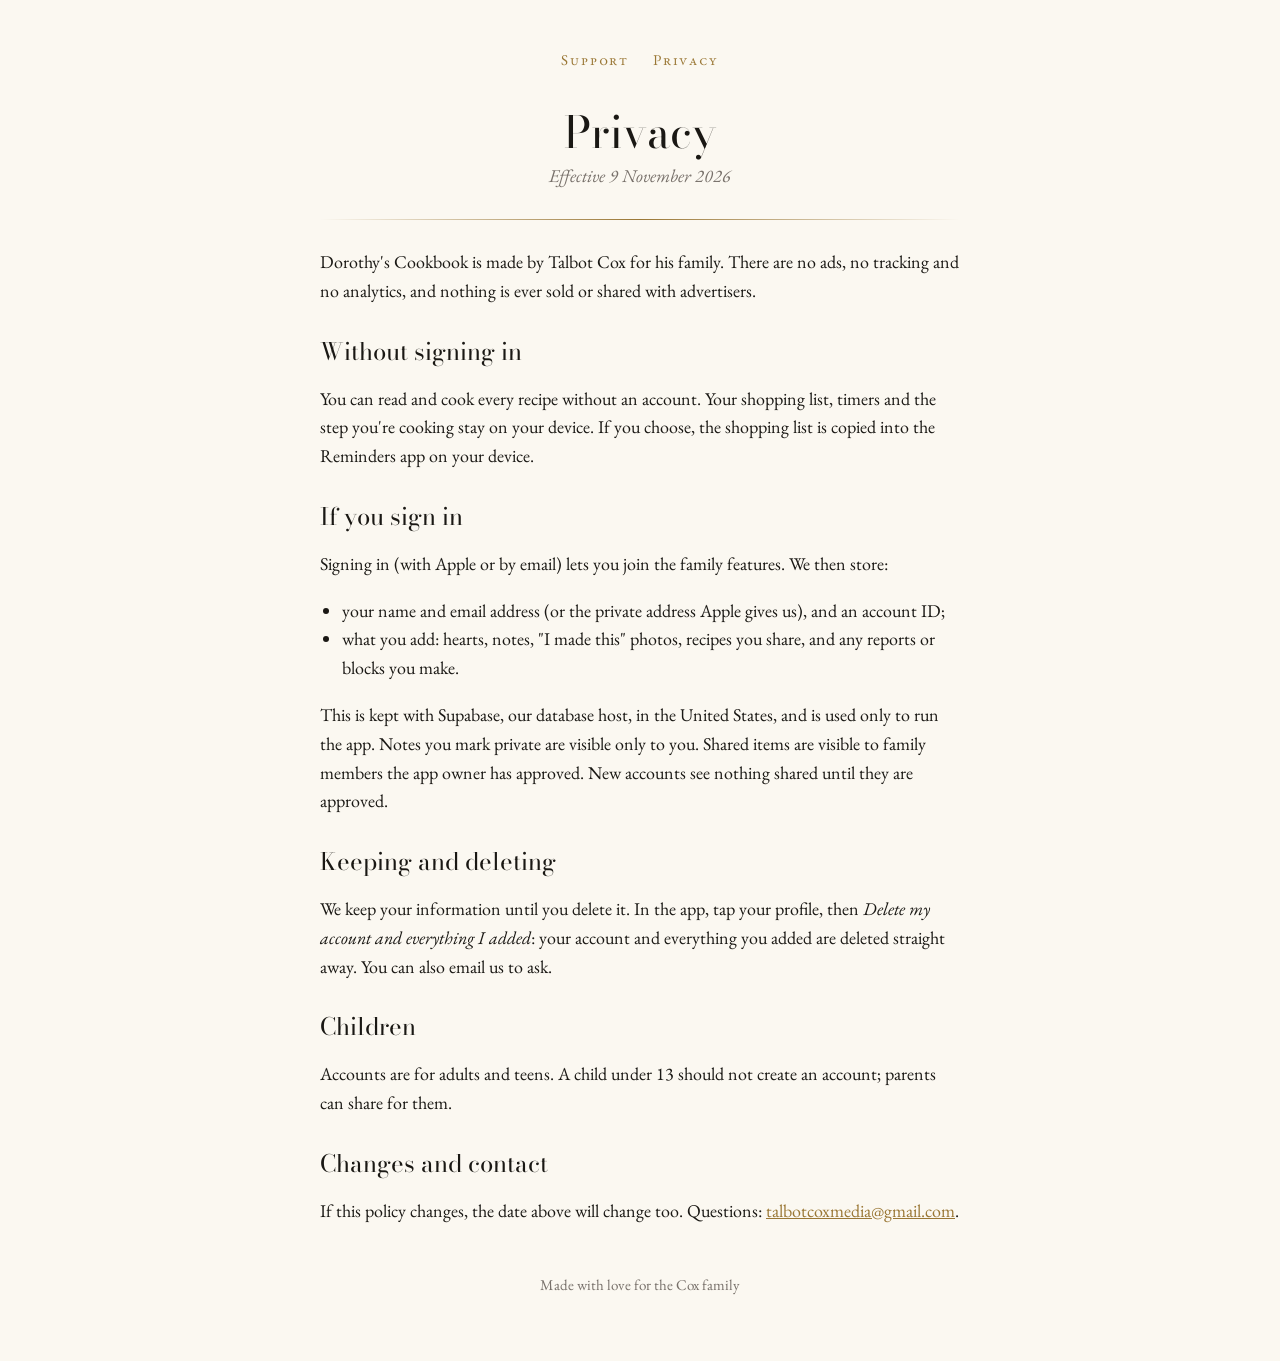
==== privacy.html @ 67b91efb "Support and privacy pages for Dorothy's Cookbook Co-Authored-By: Claude Opus 5.5 <noreply@anthropic." ====
<!doctype html><html lang="en"><head><meta charset="utf-8"><meta name="viewport" content="width=device-width,initial-scale=1"><link rel="preconnect" href="https://fonts.googleapis.com"><link href="https://fonts.googleapis.com/css2?family=Bodoni+Moda&family=EB+Garamond:ital@0;1&display=swap" rel="stylesheet"><link rel="stylesheet" href="style.css"><title>Dorothy's Cookbook · Privacy</title></head><body><main><nav><a href="./">Support</a><a href="privacy.html">Privacy</a></nav>
<h1>Privacy</h1><p class="sub">Effective 9 November 2026</p><hr>
<p>Dorothy's Cookbook is made by Talbot Cox for his family. There are no ads, no tracking and no analytics, and nothing is ever sold or shared with advertisers.</p>
<h2>Without signing in</h2>
<p>You can read and cook every recipe without an account. Your shopping list, timers and the step you're cooking stay on your device. If you choose, the shopping list is copied into the Reminders app on your device.</p>
<h2>If you sign in</h2>
<p>Signing in (with Apple or by email) lets you join the family features. We then store:</p>
<ul><li>your name and email address (or the private address Apple gives us), and an account ID;</li>
<li>what you add: hearts, notes, "I made this" photos, recipes you share, and any reports or blocks you make.</li></ul>
<p>This is kept with Supabase, our database host, in the United States, and is used only to run the app. Notes you mark private are visible only to you. Shared items are visible to family members the app owner has approved. New accounts see nothing shared until they are approved.</p>
<h2>Keeping and deleting</h2>
<p>We keep your information until you delete it. In the app, tap your profile, then <em>Delete my account and everything I added</em>: your account and everything you added are deleted straight away. You can also email us to ask.</p>
<h2>Children</h2>
<p>Accounts are for adults and teens. A child under 13 should not create an account; parents can share for them.</p>
<h2>Changes and contact</h2>
<p>If this policy changes, the date above will change too. Questions: <a href="mailto:talbotcoxmedia@gmail.com">talbotcoxmedia@gmail.com</a>.</p>
<footer>Made with love for the Cox family</footer></main></body></html>
---- style.css ----
:root{--paper:#FBF8F1;--ink:#1A1814;--stone:#77706A;--gold:#9A7735;--rule:#E3D4AE}
*{box-sizing:border-box}
body{margin:0;background:var(--paper);color:var(--ink);font:18px/1.6 "EB Garamond",Georgia,serif}
main{max-width:680px;margin:0 auto;padding:48px 20px 64px}
h1{font:400 44px/1.1 "Bodoni Moda",Didot,Georgia,serif;margin:0 0 6px;text-align:center}
.sub{text-align:center;color:var(--stone);font-style:italic;margin:0}
hr{border:0;height:1px;background:linear-gradient(90deg,transparent,var(--gold),transparent);margin:28px 0}
h2{font:400 24px/1.2 "Bodoni Moda",Didot,Georgia,serif;margin:32px 0 6px}
a{color:var(--gold)}
nav{text-align:center;font-variant:small-caps;letter-spacing:.12em;font-size:15px;margin-bottom:36px}
nav a{margin:0 12px;text-decoration:none}
ul{padding-left:22px}
footer{color:var(--stone);text-align:center;font-size:15px;margin-top:48px}
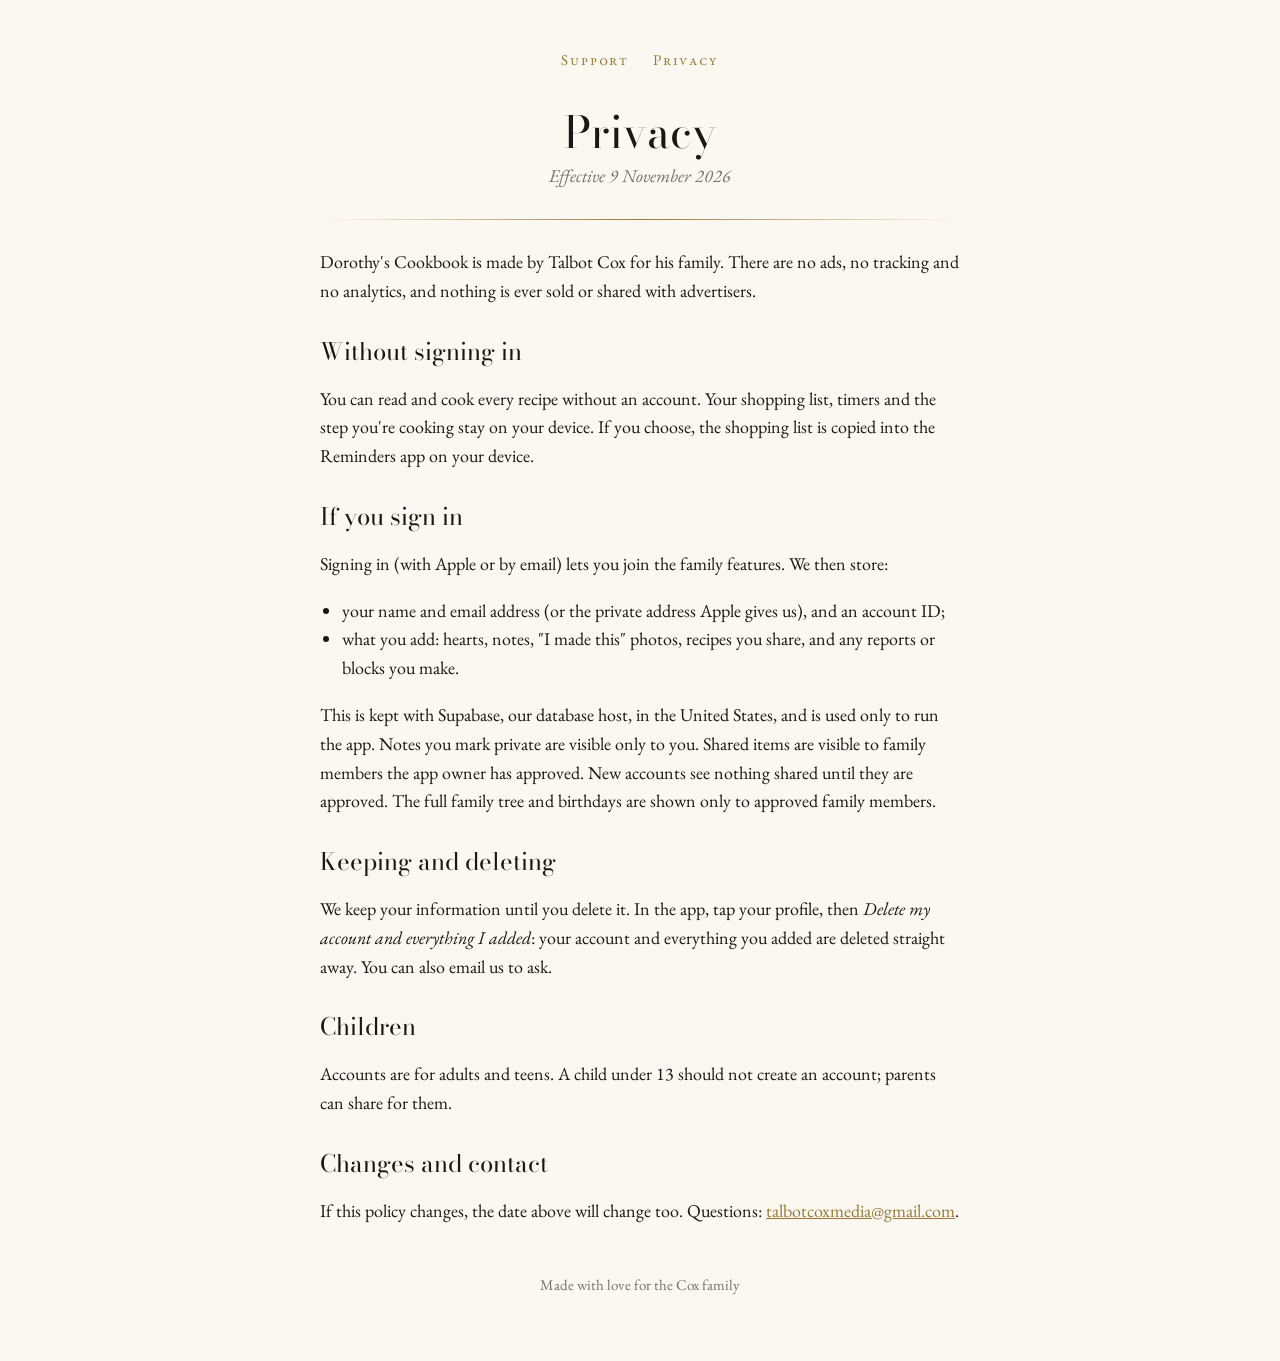
==== commit b3b06b01: "Privacy: full family tree and birthdays are for approved family only" ====
--- a/privacy.html
+++ b/privacy.html
@@ -7,7 +7,7 @@
 <p>Signing in (with Apple or by email) lets you join the family features. We then store:</p>
 <ul><li>your name and email address (or the private address Apple gives us), and an account ID;</li>
 <li>what you add: hearts, notes, "I made this" photos, recipes you share, and any reports or blocks you make.</li></ul>
-<p>This is kept with Supabase, our database host, in the United States, and is used only to run the app. Notes you mark private are visible only to you. Shared items are visible to family members the app owner has approved. New accounts see nothing shared until they are approved.</p>
+<p>This is kept with Supabase, our database host, in the United States, and is used only to run the app. Notes you mark private are visible only to you. Shared items are visible to family members the app owner has approved. New accounts see nothing shared until they are approved. The full family tree and birthdays are shown only to approved family members.</p>
 <h2>Keeping and deleting</h2>
 <p>We keep your information until you delete it. In the app, tap your profile, then <em>Delete my account and everything I added</em>: your account and everything you added are deleted straight away. You can also email us to ask.</p>
 <h2>Children</h2>
